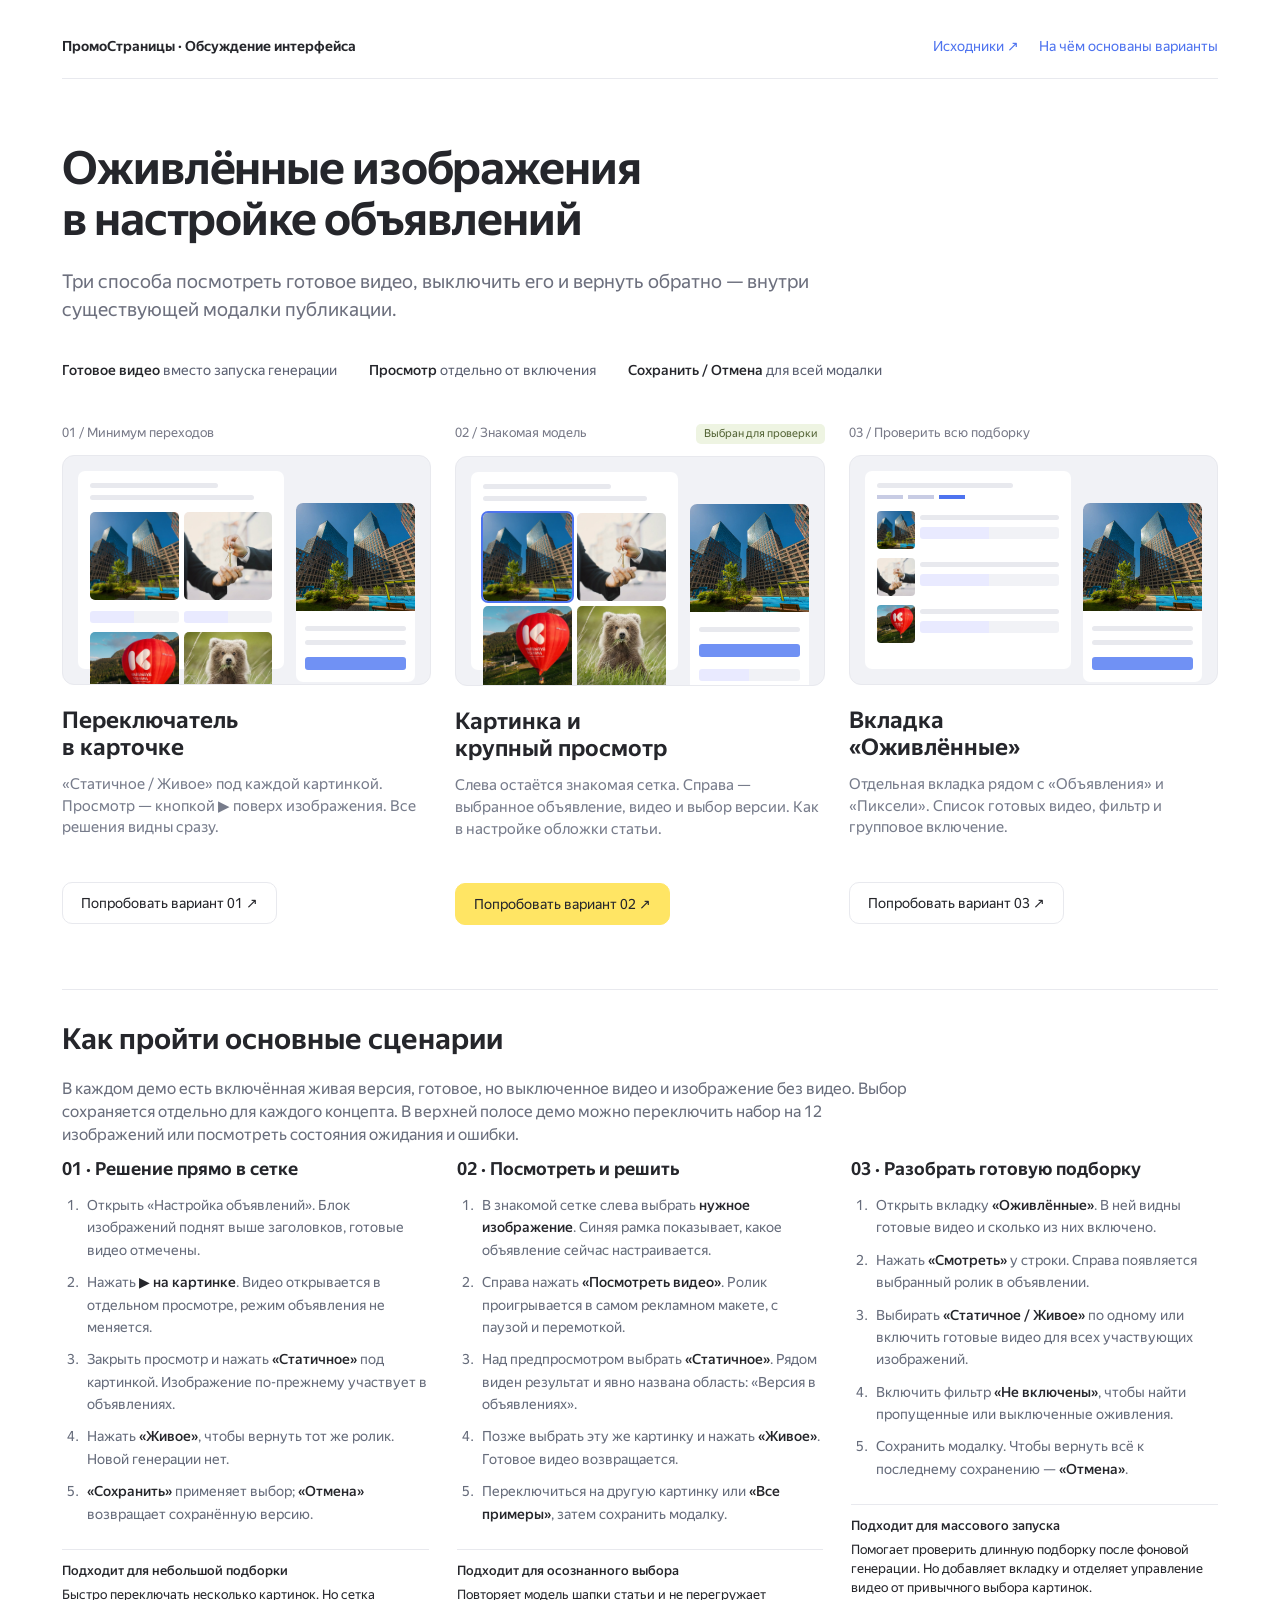
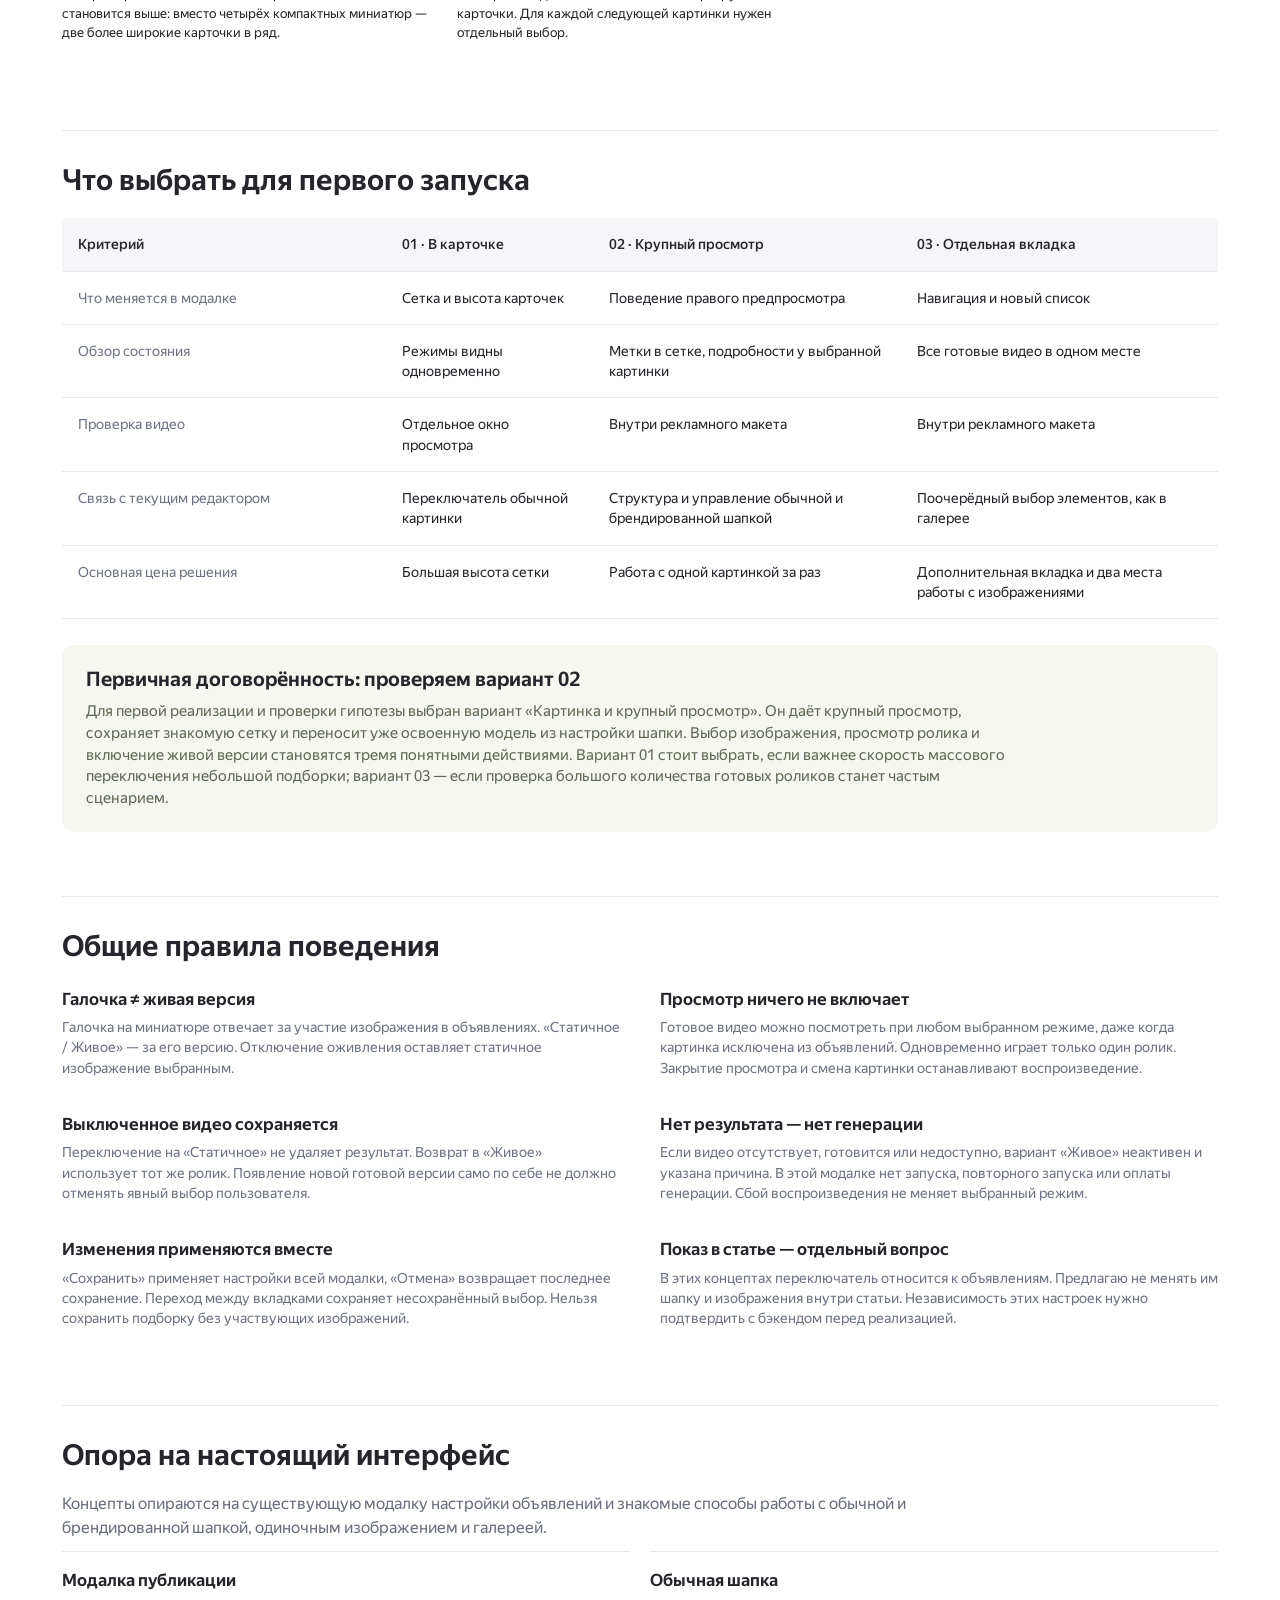
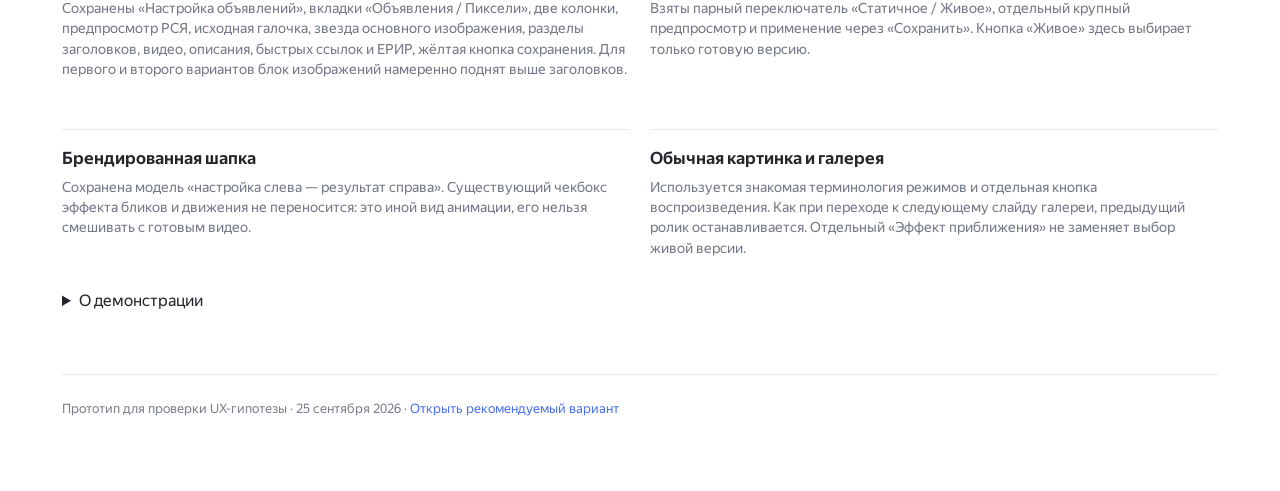
==== index.html @ b2b8bb06 "Publish interactive animation concepts and selected UX hypothesis" ====
<!doctype html>
<html lang="ru"><head><meta charset="utf-8"><meta name="viewport" content="width=device-width,initial-scale=1"><title>Оживлённые изображения — три концепта для модалки публикации</title><link rel="stylesheet" href="style.css"></head>
<body class="index-page"><main class="index-wrap">
<header class="index-top"><strong>ПромоСтраницы · Обсуждение интерфейса</strong><nav class="links"><a href="https://github.com/UnidentifiedRaccoon/promopages-animation-concepts" target="_blank" rel="noreferrer">Исходники ↗</a><a href="#references">На чём основаны варианты</a></nav></header>
<section class="intro"><h1>Оживлённые изображения<br>в настройке объявлений</h1><p>Три способа посмотреть готовое видео, выключить его и вернуть обратно — внутри существующей модалки публикации.</p></section>
<div class="principle"><span><b>Готовое видео</b> вместо запуска генерации</span><span><b>Просмотр</b> отдельно от включения</span><span><b>Сохранить / Отмена</b> для всей модалки</span></div>
<section class="concepts" aria-label="Три концепта">
<article class="concept-choice"><div class="concept-number"><span>01 / Минимум переходов</span></div><a href="concept.html?variant=cards" aria-label="Открыть концепт 1 — Переключатель в карточке"><div class="miniature" aria-hidden="true"><div class="mini-left"><div class="mini-line" style="width:70%"></div><div class="mini-line" style="width:90%"></div><div class="mini-grid"><div><img src="assets/image-1.jpg" alt=""><div class="mini-seg"></div></div><div><img src="assets/image-2.jpg" alt=""><div class="mini-seg"></div></div><div><img src="assets/image-3.jpg" alt=""><div class="mini-seg"></div></div><div><img src="assets/bear.jpg" alt=""><div class="mini-seg"></div></div></div></div><div class="mini-right"><img src="assets/image-1.jpg" alt=""><div class="mini-line"></div><div class="mini-line"></div><div class="mini-btn"></div></div></div></a><h2>Переключатель<br>в карточке</h2><p>«Статичное / Живое» под каждой картинкой. Просмотр — кнопкой ▶ поверх изображения. Все решения видны сразу.</p><a class="button" href="concept.html?variant=cards">Попробовать вариант 01 ↗</a></article>
<article class="concept-choice"><div class="concept-number"><span>02 / Знакомая модель</span><span class="recommend">Выбран для проверки</span></div><a href="concept.html?variant=inspector" aria-label="Открыть концепт 2 — Картинка и крупный просмотр"><div class="miniature" aria-hidden="true"><div class="mini-left"><div class="mini-line" style="width:70%"></div><div class="mini-line" style="width:90%"></div><div class="mini-grid"><img style="outline:2px solid #4e73ef" src="assets/image-1.jpg" alt=""><img src="assets/image-2.jpg" alt=""><img src="assets/image-3.jpg" alt=""><img src="assets/bear.jpg" alt=""></div><div class="mini-line" style="margin-top:14px"></div><div class="mini-line" style="width:70%"></div></div><div class="mini-right"><img src="assets/image-1.jpg" alt=""><div class="mini-line"></div><div class="mini-btn"></div><div class="mini-seg" style="margin:12px 9px"></div></div></div></a><h2>Картинка и<br>крупный просмотр</h2><p>Слева остаётся знакомая сетка. Справа — выбранное объявление, видео и выбор версии. Как в настройке обложки статьи.</p><a class="button accent" href="concept.html?variant=inspector">Попробовать вариант 02 ↗</a></article>
<article class="concept-choice"><div class="concept-number"><span>03 / Проверить всю подборку</span></div><a href="concept.html?variant=review" aria-label="Открыть концепт 3 — Вкладка Оживлённые"><div class="miniature" aria-hidden="true"><div class="mini-left"><div class="mini-line" style="width:75%"></div><div class="mini-tabs"><span></span><span></span><span></span></div><div class="mini-row"><img src="assets/image-1.jpg" alt=""><div><div class="mini-line"></div><div class="mini-seg"></div></div></div><div class="mini-row"><img src="assets/image-2.jpg" alt=""><div><div class="mini-line"></div><div class="mini-seg"></div></div></div><div class="mini-row"><img src="assets/image-3.jpg" alt=""><div><div class="mini-line"></div><div class="mini-seg"></div></div></div></div><div class="mini-right"><img src="assets/image-1.jpg" alt=""><div class="mini-line"></div><div class="mini-line"></div><div class="mini-btn"></div></div></div></a><h2>Вкладка<br>«Оживлённые»</h2><p>Отдельная вкладка рядом с «Объявления» и «Пиксели». Список готовых видео, фильтр и групповое включение.</p><a class="button" href="concept.html?variant=review">Попробовать вариант 03 ↗</a></article>
</section>
<section class="content-section"><h2>Как пройти основные сценарии</h2><p>В каждом демо есть включённая живая версия, готовое, но выключенное видео и изображение без видео. Выбор сохраняется отдельно для каждого концепта. В верхней полосе демо можно переключить набор на 12 изображений или посмотреть состояния ожидания и ошибки.</p>
<div class="journeys">
<article class="journey"><h3>01 · Решение прямо в сетке</h3><ol><li>Открыть «Настройка объявлений». Блок изображений поднят выше заголовков, готовые видео отмечены.</li><li>Нажать <b>▶ на картинке</b>. Видео открывается в отдельном просмотре, режим объявления не меняется.</li><li>Закрыть просмотр и нажать <b>«Статичное»</b> под картинкой. Изображение по-прежнему участвует в объявлениях.</li><li>Нажать <b>«Живое»</b>, чтобы вернуть тот же ролик. Новой генерации нет.</li><li><b>«Сохранить»</b> применяет выбор; <b>«Отмена»</b> возвращает сохранённую версию.</li></ol><p class="tradeoff"><b>Подходит для небольшой подборки</b>Быстро переключать несколько картинок. Но сетка становится выше: вместо четырёх компактных миниатюр — две более широкие карточки в ряд.</p></article>
<article class="journey"><h3>02 · Посмотреть и решить</h3><ol><li>В знакомой сетке слева выбрать <b>нужное изображение</b>. Синяя рамка показывает, какое объявление сейчас настраивается.</li><li>Справа нажать <b>«Посмотреть видео»</b>. Ролик проигрывается в самом рекламном макете, с паузой и перемоткой.</li><li>Над предпросмотром выбрать <b>«Статичное»</b>. Рядом виден результат и явно названа область: «Версия в объявлениях».</li><li>Позже выбрать эту же картинку и нажать <b>«Живое»</b>. Готовое видео возвращается.</li><li>Переключиться на другую картинку или <b>«Все примеры»</b>, затем сохранить модалку.</li></ol><p class="tradeoff"><b>Подходит для осознанного выбора</b>Повторяет модель шапки статьи и не перегружает карточки. Для каждой следующей картинки нужен отдельный выбор.</p></article>
<article class="journey"><h3>03 · Разобрать готовую подборку</h3><ol><li>Открыть вкладку <b>«Оживлённые»</b>. В ней видны готовые видео и сколько из них включено.</li><li>Нажать <b>«Смотреть»</b> у строки. Справа появляется выбранный ролик в объявлении.</li><li>Выбирать <b>«Статичное / Живое»</b> по одному или включить готовые видео для всех участвующих изображений.</li><li>Включить фильтр <b>«Не включены»</b>, чтобы найти пропущенные или выключенные оживления.</li><li>Сохранить модалку. Чтобы вернуть всё к последнему сохранению — <b>«Отмена»</b>.</li></ol><p class="tradeoff"><b>Подходит для массового запуска</b>Помогает проверить длинную подборку после фоновой генерации. Но добавляет вкладку и отделяет управление видео от привычного выбора картинок.</p></article>
</div></section>
<section class="content-section"><h2>Что выбрать для первого запуска</h2><div class="comparison"><table><thead><tr><th>Критерий</th><th>01 · В карточке</th><th>02 · Крупный просмотр</th><th>03 · Отдельная вкладка</th></tr></thead><tbody><tr><td>Что меняется в модалке</td><td>Сетка и высота карточек</td><td>Поведение правого предпросмотра</td><td>Навигация и новый список</td></tr><tr><td>Обзор состояния</td><td>Режимы видны одновременно</td><td>Метки в сетке, подробности у выбранной картинки</td><td>Все готовые видео в одном месте</td></tr><tr><td>Проверка видео</td><td>Отдельное окно просмотра</td><td>Внутри рекламного макета</td><td>Внутри рекламного макета</td></tr><tr><td>Связь с текущим редактором</td><td>Переключатель обычной картинки</td><td>Структура и управление обычной и брендированной шапкой</td><td>Поочерёдный выбор элементов, как в галерее</td></tr><tr><td>Основная цена решения</td><td>Большая высота сетки</td><td>Работа с одной картинкой за раз</td><td>Дополнительная вкладка и два места работы с изображениями</td></tr></tbody></table></div><div class="recommendation"><h3>Первичная договорённость: проверяем вариант 02</h3><p>Для первой реализации и проверки гипотезы выбран вариант «Картинка и крупный просмотр». Он даёт крупный просмотр, сохраняет знакомую сетку и переносит уже освоенную модель из настройки шапки. Выбор изображения, просмотр ролика и включение живой версии становятся тремя понятными действиями. Вариант 01 стоит выбрать, если важнее скорость массового переключения небольшой подборки; вариант 03 — если проверка большого количества готовых роликов станет частым сценарием.</p></div></section>
<section class="content-section"><h2>Общие правила поведения</h2><div class="rules">
<article><h3>Галочка ≠ живая версия</h3><p>Галочка на миниатюре отвечает за участие изображения в объявлениях. «Статичное / Живое» — за его версию. Отключение оживления оставляет статичное изображение выбранным.</p></article>
<article><h3>Просмотр ничего не включает</h3><p>Готовое видео можно посмотреть при любом выбранном режиме, даже когда картинка исключена из объявлений. Одновременно играет только один ролик. Закрытие просмотра и смена картинки останавливают воспроизведение.</p></article>
<article><h3>Выключенное видео сохраняется</h3><p>Переключение на «Статичное» не удаляет результат. Возврат в «Живое» использует тот же ролик. Появление новой готовой версии само по себе не должно отменять явный выбор пользователя.</p></article>
<article><h3>Нет результата — нет генерации</h3><p>Если видео отсутствует, готовится или недоступно, вариант «Живое» неактивен и указана причина. В этой модалке нет запуска, повторного запуска или оплаты генерации. Сбой воспроизведения не меняет выбранный режим.</p></article>
<article><h3>Изменения применяются вместе</h3><p>«Сохранить» применяет настройки всей модалки, «Отмена» возвращает последнее сохранение. Переход между вкладками сохраняет несохранённый выбор. Нельзя сохранить подборку без участвующих изображений.</p></article>
<article><h3>Показ в статье — отдельный вопрос</h3><p>В этих концептах переключатель относится к объявлениям. Предлагаю не менять им шапку и изображения внутри статьи. Независимость этих настроек нужно подтвердить с бэкендом перед реализацией.</p></article>
</div></section>
<section class="content-section" id="references"><h2>Опора на настоящий интерфейс</h2><p>Концепты опираются на существующую модалку настройки объявлений и знакомые способы работы с обычной и брендированной шапкой, одиночным изображением и галереей.</p>
<div class="reference-grid"><article><h3>Модалка публикации</h3><p>Сохранены «Настройка объявлений», вкладки «Объявления / Пиксели», две колонки, предпросмотр РСЯ, исходная галочка, звезда основного изображения, разделы заголовков, видео, описания, быстрых ссылок и ЕРИР, жёлтая кнопка сохранения. Для первого и второго вариантов блок изображений намеренно поднят выше заголовков.</p></article><article><h3>Обычная шапка</h3><p>Взяты парный переключатель «Статичное / Живое», отдельный крупный предпросмотр и применение через «Сохранить». Кнопка «Живое» здесь выбирает только готовую версию.</p></article><article><h3>Брендированная шапка</h3><p>Сохранена модель «настройка слева — результат справа». Существующий чекбокс эффекта бликов и движения не переносится: это иной вид анимации, его нельзя смешивать с готовым видео.</p></article><article><h3>Обычная картинка и галерея</h3><p>Используется знакомая терминология режимов и отдельная кнопка воспроизведения. Как при переходе к следующему слайду галереи, предыдущий ролик останавливается. Отдельный «Эффект приближения» не заменяет выбор живой версии.</p></article></div>
<details class="references-details"><summary>О демонстрации</summary><p>Это интерактивный HTML-прототип предлагаемого поведения. Видеопримеры уже подготовлены; кнопки запуска новой генерации нет.</p><p>Работают переключение версий, участие изображения в объявлениях, просмотр видео, сохранение и отмена, восстановление карточки, добавление локальных изображений, сценарии готовности и фильтр третьего варианта. Настройки сохраняются только в этом браузере.</p><p>Первичная договорённость — проверить вариант 02. Два других варианта оставлены для сравнения. Связь настроек объявлений с изображениями внутри статьи требует отдельного решения перед внедрением.</p></details>
</section><footer class="footer-note">Прототип для проверки UX-гипотезы · 25 сентября 2026 · <a href="concept.html?variant=inspector">Открыть рекомендуемый вариант</a></footer>
</main></body></html>
---- style.css ----
@font-face{font-family:YS;src:url('assets/text-regular.woff2')}@font-face{font-family:YS;src:url('assets/text-medium.woff2');font-weight:500}@font-face{font-family:YS;src:url('assets/text-bold.woff2');font-weight:700}
:root{--ink:#25262b;--muted:#787a88;--line:#e8e9ee;--soft:#f4f4f7;--blue:#4e73ef;--yellow:#ffe564;--r:12px}*{box-sizing:border-box}body{margin:0;color:var(--ink);font:16px/1.45 YS,Arial,sans-serif}button,input,select,textarea{font:inherit;color:inherit}button,a,input,select{touch-action:manipulation}button{cursor:pointer}button:disabled{cursor:default;opacity:.42}button:focus-visible,a:focus-visible,select:focus-visible,input:focus-visible{outline:3px solid #7090ff;outline-offset:3px}a{color:var(--blue);text-decoration:none}a:hover{text-decoration:underline}button{border:0}p{margin:0 0 12px}h1,h2,h3,h4{line-height:1.2;margin:0}h1{font-size:28px;font-weight:700}h2{font-size:22px}h3{font-size:18px}h4{font-size:16px}small,.small{font-size:13px}.muted{color:var(--muted)}.button{background:#fff;border:1px solid var(--line);border-radius:10px;padding:10px 18px;font-size:14px;line-height:20px;white-space:nowrap}.button:hover{background:#f5f5f8}.button.accent{background:var(--yellow);border-color:var(--yellow)}.button.accent:hover{background:#ffdc3d}.button.compact{padding:6px 12px}.button.soft{background:var(--soft);border-color:var(--soft)}.quiet{padding:5px 0;background:none;color:var(--blue);font-size:13px}.icon-btn{display:grid;place-items:center;width:32px;height:32px;border-radius:50%;background:var(--soft);font-size:24px;line-height:1}.row{display:flex;gap:12px;align-items:center}.spread{justify-content:space-between}.stack{display:flex;flex-direction:column;gap:8px}.prototype-page{background:#eff0f5;min-height:100vh}.demo-toolbar{max-width:1380px;margin:auto;padding:18px 28px;display:flex;gap:20px;align-items:center;font-size:13px}.demo-toolbar strong{flex:1;font-size:15px}.demo-toolbar label{display:flex;align-items:center;gap:8px;color:var(--muted)}select{background:white;border:1px solid var(--line);padding:8px 28px 8px 10px;border-radius:8px;font-size:13px}.modal{max-width:1302px;margin:0 auto;border-radius:16px;background:#fff;box-shadow:0 12px 40px #33395616;overflow:hidden;position:relative}.modal-header{padding:28px 32px 0;border-bottom:1px solid var(--line);position:relative}.modal-header>.icon-btn{position:absolute;right:24px;top:24px}.modal-header h1{padding-right:45px;margin-bottom:16px}.tabs{display:flex;gap:24px;align-items:center;overflow-x:auto}.tab{padding:11px 0 14px;background:none;white-space:nowrap;font-size:15px;color:var(--muted);border-bottom:3px solid transparent}.tab.active{color:var(--ink);border-color:var(--ink);font-weight:500}.count{font-size:11px;margin-left:5px;border-radius:5px;background:#eeeef3;padding:2px 5px}.modal-content{padding:28px 32px;min-height:600px}.columns{display:grid;grid-template-columns:minmax(0,1fr) minmax(0,1fr);gap:36px}.form-side{min-width:0}.preview-side{min-width:0;align-self:start;position:sticky;top:20px}.section{padding-bottom:24px;margin-bottom:24px;border-bottom:1px solid var(--line)}.section:last-child{border-bottom:0;margin-bottom:0}.section>h3{margin-bottom:8px}.section-description{font-size:14px;line-height:1.45;color:var(--muted);margin-bottom:16px}.section-description a{color:var(--blue)}.section-title{margin-bottom:8px;display:flex;justify-content:space-between;align-items:center;gap:12px}.section-title .quiet{white-space:nowrap}.upload{border:1px dashed #dbdce4;border-radius:12px;padding:15px 16px;display:flex;align-items:center;justify-content:space-between;gap:12px;font-size:13px;color:var(--muted);margin-bottom:16px}.upload .button{font-size:13px;padding:6px 12px}.images-grid{display:grid;grid-template-columns:repeat(4,minmax(0,1fr));gap:8px}.images-grid.with-modes{grid-template-columns:repeat(2,minmax(0,1fr));gap:16px 12px}.media-card{min-width:0}.thumb{aspect-ratio:1;position:relative;border-radius:12px;overflow:hidden;background:#efeff3;border:1px solid #0000001f}.thumb img{width:100%;height:100%;object-fit:cover;display:block}.thumb.selected{outline:3px solid var(--blue);outline-offset:2px}.thumb.is-off img{opacity:.45}.thumb-picker{position:absolute;inset:0;width:100%;height:100%;background:none;border-radius:10px}.circle{position:absolute;display:grid;place-items:center;background:#fff;width:28px;height:28px;border-radius:50%;font-size:17px;box-shadow:0 1px 3px #0002}.use-image{top:8px;left:8px;z-index:2}.use-image[aria-pressed=true]{color:#202126}.remove{top:8px;right:8px;font-size:20px;z-index:2}.brand-star{bottom:8px;right:8px;background:var(--yellow);font-size:16px;z-index:2}.media-badge{position:absolute;bottom:8px;left:8px;max-width:calc(100% - 44px);padding:3px 7px;background:#fffef3f0;border-radius:6px;font-size:11px;white-space:nowrap}.play-round{position:absolute;left:50%;top:50%;transform:translate(-50%,-50%);width:42px;height:42px;border-radius:50%;background:#fffc;display:grid;place-items:center;box-shadow:0 2px 12px #0002;z-index:2}.play-round svg{width:19px;height:19px;fill:#262830}.card-name{font-size:13px;margin:9px 0 6px;white-space:nowrap;overflow:hidden;text-overflow:ellipsis}.card-status{font-size:12px;color:var(--muted);min-height:20px}.mode{display:flex;border-radius:8px;background:#f0f0f4;padding:3px;gap:2px;max-width:100%}.mode button{background:none;border-radius:6px;font-size:12px;padding:5px 8px;flex:1;white-space:nowrap}.mode button[aria-checked=true]{background:white;box-shadow:0 1px 4px #00000014;font-weight:500}.mode button.live[aria-checked=true]{background:#e8ebff;color:#3d56b2}.summary-line{margin:14px 0 0;font-size:13px;color:var(--muted)}.info{display:flex;align-items:flex-start;gap:10px;background:#f4f6ff;border-radius:10px;padding:12px 14px;font-size:13px;color:#515b7d;margin:0 0 18px}.info>span:first-child{color:var(--blue)}.tiny-state{font-size:12px;color:#8c6c2e}.title-fields{display:flex;flex-direction:column;gap:8px}.title-field{display:flex;gap:8px;align-items:center}.title-field input{width:100%;min-width:0;border:1px solid var(--line);border-radius:10px;padding:9px 12px;font-size:14px}.title-field .star{color:#836d00;background:#fff0a0;border-radius:50%;height:30px;width:30px;flex-shrink:0;text-align:center;line-height:30px}.disclosure{background:none;display:flex;width:100%;justify-content:space-between;align-items:center;padding:0;text-align:left}.disclosure h3{font-size:18px}.disclosure .muted{font-size:13px;font-weight:400}.lower-block{padding:18px 0;border-bottom:1px solid var(--line)}.lower-block summary{cursor:pointer;font-size:16px;font-weight:500}.lower-block p,.lower-block label{font-size:13px;color:var(--muted);margin:14px 0}.lower-block textarea{width:100%;min-height:75px;border:1px solid var(--line);padding:10px;border-radius:10px;font-size:14px;resize:vertical}.mini-video{margin-top:14px;display:flex;align-items:center;gap:16px}.add-video{width:105px;height:105px;border-radius:12px;background:var(--soft);display:flex;flex-direction:column;align-items:center;justify-content:center;gap:4px;font-size:13px}.add-video b{font-weight:400;font-size:24px}.preview-heading{font-size:20px;margin-bottom:16px}.preview-board{background:#f1f2f7;padding:18px;border-radius:14px}.banner-grid{display:grid;grid-template-columns:1fr 1fr;gap:14px}.banner{background:white;overflow:hidden;border-radius:10px;min-width:0}.banner-media{aspect-ratio:1.23;position:relative;background:#eee}.banner-media img{width:100%;height:100%;object-fit:cover;display:block}.ad-mark{position:absolute;top:8px;left:9px;color:white;text-shadow:0 1px 4px #0008;font-size:9px;letter-spacing:.6px}.dots{position:absolute;right:10px;top:5px;color:white;font-size:20px}.banner-copy{padding:13px}.brand-line{font-size:12px;display:flex;align-items:center;gap:5px;margin-bottom:6px}.brand-dot{width:13px;height:13px;background:linear-gradient(120deg,#aa62ef,#465be5);border-radius:50%}.banner h4{font-size:18px;line-height:1.15;margin-bottom:8px}.banner p{font-size:13px;color:#646773;line-height:1.35;margin-bottom:13px}.banner-cta{display:block;background:var(--blue);border-radius:7px;padding:9px;color:white;font-size:13px;text-align:center}.banner-type{font-size:12px;color:var(--muted);text-align:center;margin-top:10px}.inspector-title{margin-bottom:15px;display:flex;gap:8px;align-items:center;justify-content:space-between}.inspector-title strong{font-size:15px}.inspector-ad{max-width:385px;margin:auto}.inspector-ad .banner-media{aspect-ratio:1.5}.inspector-ad .banner h4{font-size:21px}.control-panel{margin-top:16px;background:white;border-radius:10px;padding:16px}.control-panel>label{display:block;font-size:14px;font-weight:500;margin-bottom:8px}.control-panel .mode{max-width:270px}.control-panel p{font-size:12px;color:var(--muted);margin:8px 0 0}.inline-preview{width:100%;height:100%;object-fit:cover;background:#15161c}.watch-button{width:100%;margin-top:12px}.selected-note{font-size:13px;color:var(--muted);margin:12px 0 0}.empty-preview{padding:60px 20px;text-align:center;color:var(--muted);font-size:14px}.review-head{margin-bottom:22px}.review-head h3{margin-bottom:8px}.review-tools{display:flex;gap:10px;align-items:center;margin:16px 0;font-size:13px}.review-tools button{white-space:nowrap}.review-tools label{margin-left:auto}.review-row{padding:14px 0;border-bottom:1px solid var(--line);display:grid;grid-template-columns:76px minmax(0,1fr);gap:14px}.review-row.active{background:#f7f8ff;box-shadow:0 0 0 8px #f7f8ff;border-radius:6px}.review-row .thumb{border-radius:9px}.review-row h4{font-size:14px;margin-bottom:4px}.review-row .mode{max-width:228px;margin-top:8px}.review-row .row{gap:10px}.review-row .quiet{font-size:12px}.review-row .play-round{height:30px;width:30px}.review-row .media-badge,.review-row .remove,.review-row .brand-star{display:none}.review-empty{padding:40px 22px;border:1px dashed #dfe2ec;border-radius:12px;text-align:center;font-size:14px;color:var(--muted)}.review-empty h3{color:var(--ink);margin:0 0 8px}.modal-footer{display:flex;align-items:center;justify-content:flex-end;gap:10px;padding:18px 32px;border-top:1px solid var(--line);background:#fff;position:sticky;bottom:0;z-index:5}.modal-footer span{margin-right:auto;font-size:13px;color:var(--muted)}.modal-footer span.dirty{color:#a67720}.demo-note{font-size:12px;color:var(--muted);max-width:1302px;margin:14px auto 26px;padding:0 10px}.video-dialog{padding:22px;border:0;border-radius:18px;max-width:820px;width:calc(100vw - 40px);box-shadow:0 20px 80px #0004}.video-dialog::backdrop{background:#262c42aa}.video-dialog header{display:flex;gap:15px;justify-content:space-between;margin-bottom:15px}.video-dialog h2{font-size:20px;margin-bottom:5px}.video-dialog p{font-size:13px;color:var(--muted)}.video-dialog video{width:100%;max-height:65vh;background:#111;border-radius:10px}.video-dialog>p{margin:12px 0 0}.toast{position:fixed;bottom:25px;left:50%;transform:translateX(-50%);max-width:90vw;background:#292d3b;color:white;padding:12px 18px;border-radius:12px;box-shadow:0 4px 20px #0002;z-index:100;font-size:14px}.pixels{max-width:600px;padding:25px 0}.pixels input{width:100%;border:1px solid var(--line);border-radius:10px;padding:12px;margin:8px 0 20px}.pixels p{color:var(--muted);font-size:14px}
.index-page{background:#fff}.index-wrap{max-width:1220px;margin:auto;padding:36px 32px 72px}.index-top{display:flex;justify-content:space-between;align-items:center;border-bottom:1px solid var(--line);padding-bottom:22px;font-size:14px}.index-top .links{display:flex;gap:20px}.intro{padding:64px 0 36px;max-width:880px}.intro h1{font-size:46px;line-height:1.1;letter-spacing:-1.1px;max-width:780px}.intro>p{font-size:19px;color:#6d707e;margin:24px 0 0;max-width:810px}.principle{font-size:14px;margin-bottom:44px;display:flex;gap:32px;flex-wrap:wrap;color:#5b6071}.principle b{color:var(--ink);font-weight:500}.concepts{display:grid;grid-template-columns:repeat(3,1fr);gap:24px}.concept-choice{min-width:0}.concept-number{font-size:13px;color:var(--muted);display:flex;justify-content:space-between;margin-bottom:12px}.recommend{color:#536335;background:#eef4e2;padding:2px 8px;border-radius:5px;font-size:11px}.miniature{height:230px;border-radius:12px;background:#f1f2f6;overflow:hidden;border:1px solid var(--line);padding:15px;display:flex;gap:12px}.mini-left{flex:1.3;min-width:0;background:white;border-radius:7px;padding:12px}.mini-right{flex:.85;background:white;border-radius:7px;overflow:hidden;align-self:start;margin-top:32px}.mini-line{height:5px;background:#e8e9ee;border-radius:3px;margin-bottom:7px}.mini-grid{display:grid;grid-template-columns:1fr 1fr;gap:5px;margin-top:12px}.mini-grid img{width:100%;aspect-ratio:1;object-fit:cover;border-radius:5px}.mini-seg{height:12px;background:linear-gradient(90deg,#e9eaff 50%,#f1f2f6 50%);border-radius:3px;margin:4px 0}.mini-right img{width:100%;aspect-ratio:1.1;object-fit:cover}.mini-right .mini-line{margin:9px;height:5px}.mini-btn{height:13px;margin:12px 9px;background:#7091f4;border-radius:3px}.mini-row{display:flex;gap:5px;margin-top:9px}.mini-row img{width:38px;height:38px;object-fit:cover;border-radius:4px}.mini-row>div{flex:1;padding-top:4px}.mini-tabs{display:flex;gap:5px;margin:7px 0 12px}.mini-tabs span{height:4px;width:26px;background:#c8cce4}.mini-tabs span:last-child{background:#4e73ef}.concept-choice h2{font-size:23px;margin:22px 0 12px}.concept-choice p{font-size:15px;color:#777c8b;min-height:90px;margin:0 0 18px}.concept-choice a.button{display:inline-block;color:var(--ink)}.concept-choice a.button:hover{text-decoration:none}.content-section{margin-top:64px;padding-top:32px;border-top:1px solid var(--line)}.content-section>h2{font-size:29px;margin-bottom:20px}.content-section>p{max-width:850px;font-size:16px;color:#696e7c}.journeys{display:grid;grid-template-columns:repeat(3,1fr);gap:28px}.journey h3{font-size:18px;margin-bottom:14px}.journey ol{padding-left:20px;font-size:14px;color:#666c7b;line-height:1.6}.journey li{padding:0 0 10px 5px}.journey b{color:var(--ink);font-weight:500}.journey .tradeoff{font-size:13px;padding:12px 0;border-top:1px solid var(--line)}.journey .tradeoff b{display:block;margin-bottom:5px}.comparison{overflow:auto}.comparison table{width:100%;border-collapse:collapse;font-size:14px;min-width:670px;text-align:left}.comparison th{font-weight:500;background:#f6f6f9}.comparison th,.comparison td{padding:16px;border-bottom:1px solid var(--line);vertical-align:top}.comparison td:first-child{color:#6d7383;width:28%}.recommendation{margin-top:26px;padding:22px 24px;background:#f5f7f0;border-radius:12px}.recommendation h3{font-size:20px;margin-bottom:10px}.recommendation p{font-size:15px;color:#5f6956;max-width:930px;margin:0}.rules{display:grid;grid-template-columns:1fr 1fr;gap:24px 40px;margin-top:25px}.rules h3{font-size:17px;margin-bottom:8px}.rules p{font-size:14px;color:#6d7383}.reference-grid{display:grid;grid-template-columns:1fr 1fr;gap:20px}.reference-grid article{padding:18px 0;border-top:1px solid var(--line)}.reference-grid h3{font-size:17px;margin-bottom:8px}.reference-grid p{font-size:14px;color:#747987}.references-details{font-size:13px;color:#727887;line-height:1.65}.references-details summary{cursor:pointer;color:var(--ink);font-size:16px;margin-bottom:15px}.references-details code{font-size:11px;word-break:break-word}.footer-note{border-top:1px solid var(--line);padding-top:25px;margin-top:45px;color:#7b808d;font-size:13px}
@media(min-width:1100px){.with-modes .thumb{aspect-ratio:1.3}}
@media(max-width:1000px){.demo-toolbar{flex-wrap:wrap;padding:15px 20px;gap:12px}.demo-toolbar strong{flex-basis:50%}.modal{border-radius:12px;margin:0 12px}.modal-header{padding:22px 22px 0}.modal-content{padding:24px 22px}.columns{gap:24px;grid-template-columns:minmax(0,1.15fr) minmax(0,1fr)}.images-grid{grid-template-columns:repeat(3,minmax(0,1fr))}.banner-grid{grid-template-columns:1fr}.banner-grid .banner:nth-child(n+2){display:none}.preview-board{padding:14px}.mode button{padding:5px 6px;font-size:11px}.upload{flex-direction:column;align-items:flex-start}.review-tools{flex-wrap:wrap}.review-tools label{margin-left:0}.index-wrap{padding:24px}.intro{padding-top:45px}.intro h1{font-size:38px}.concepts{gap:18px}.miniature{height:190px;padding:9px;gap:7px}.mini-left{padding:7px}.concept-choice h2{font-size:20px}.concept-choice p{min-height:110px}.concept-choice .button{font-size:13px;padding:8px 12px}.journeys{gap:20px}}
@media(max-width:680px){.demo-toolbar{font-size:12px}.demo-toolbar strong{order:-1;flex-basis:100%}.demo-toolbar label{margin-left:auto}.demo-toolbar>#reset{display:none}.modal{margin:0 8px}.modal-header{padding:20px 16px 0}.modal-header h1{font-size:23px}.modal-header>.icon-btn{right:14px;top:17px}.modal-content{padding:20px 16px}.columns{grid-template-columns:1fr;gap:24px}.preview-side{position:static}.images-grid{grid-template-columns:repeat(4,minmax(0,1fr))}.images-grid.with-modes{grid-template-columns:repeat(2,minmax(0,1fr))}.mode button{font-size:12px}.preview-board{padding:16px}.banner-grid{grid-template-columns:1fr 1fr}.banner-grid .banner:nth-child(2){display:block}.banner h4{font-size:16px}.banner-copy{padding:10px}.banner p{font-size:12px}.modal-footer{padding:14px 16px;flex-wrap:wrap}.modal-footer>span{flex-basis:100%;font-size:12px}.modal-footer>.button{flex:1}.inspector-ad{max-width:360px}.video-dialog{padding:16px}.video-dialog h2{font-size:17px}.index-wrap{padding:22px 20px 50px}.index-top{align-items:flex-start;gap:15px}.index-top .links{gap:8px;flex-direction:column;font-size:12px}.intro{padding:40px 0 28px}.intro h1{font-size:35px}.intro>p{font-size:17px}.principle{gap:12px;margin-bottom:28px;display:grid}.concepts{grid-template-columns:1fr;gap:32px}.miniature{height:240px;padding:18px;gap:18px}.mini-left{padding:13px}.mini-grid{grid-template-columns:repeat(2,1fr)}.mini-grid img{aspect-ratio:1.5}.mini-right{max-width:130px}.concept-choice h2{margin:16px 0 10px;font-size:23px}.concept-choice p{min-height:0;margin-bottom:15px}.journeys,.rules,.reference-grid{grid-template-columns:1fr}.content-section{margin-top:40px;padding-top:25px}.content-section>h2{font-size:26px}.journey .tradeoff{margin-bottom:12px}.recommendation{padding:18px}.circle{width:25px;height:25px}.use-image{left:5px;top:5px}.remove{top:5px;right:5px}.images-grid:not(.with-modes) .media-badge{font-size:9px;bottom:5px;left:4px}.images-grid:not(.with-modes) .brand-star{bottom:4px;right:4px;width:23px;height:23px}.images-grid:not(.with-modes) .remove{display:none}.tabs{gap:18px}.tab{font-size:14px}.review-row{grid-template-columns:70px minmax(0,1fr)}.review-row .row{flex-wrap:wrap}}
@media(prefers-reduced-motion:reduce){*{scroll-behavior:auto!important;transition:none!important}}
.prototype-page .modal{height:calc(100dvh - 128px);min-height:440px;display:flex;flex-direction:column}
.prototype-page .modal-header,.prototype-page .modal-footer{flex-shrink:0}
.prototype-page .modal-content{min-height:0;overflow:auto;flex:1}
.prototype-page .modal-footer{position:relative}
.prototype-page .preview-side{top:0}
.control-panel{margin:0 0 16px;display:grid;grid-template-columns:minmax(0,1fr) auto;gap:8px 12px}
.control-panel>label,.control-panel>p{grid-column:1/-1;margin:0}
.control-panel .mode{max-width:none}
.control-panel .watch-button{grid-column:2;grid-row:2;margin:0;padding:5px 10px;font-size:12px}
.inspector-ad{width:100%;max-width:330px}
@media(max-width:1000px){.control-panel{display:block}.control-panel>label{margin-bottom:8px}.control-panel>p{margin-top:8px}.control-panel .watch-button{margin-top:10px}.control-panel .mode{max-width:270px}}
@media(max-width:680px){.prototype-page .modal{height:calc(100dvh - 155px);min-height:420px}.prototype-page .demo-note{margin-bottom:12px}}
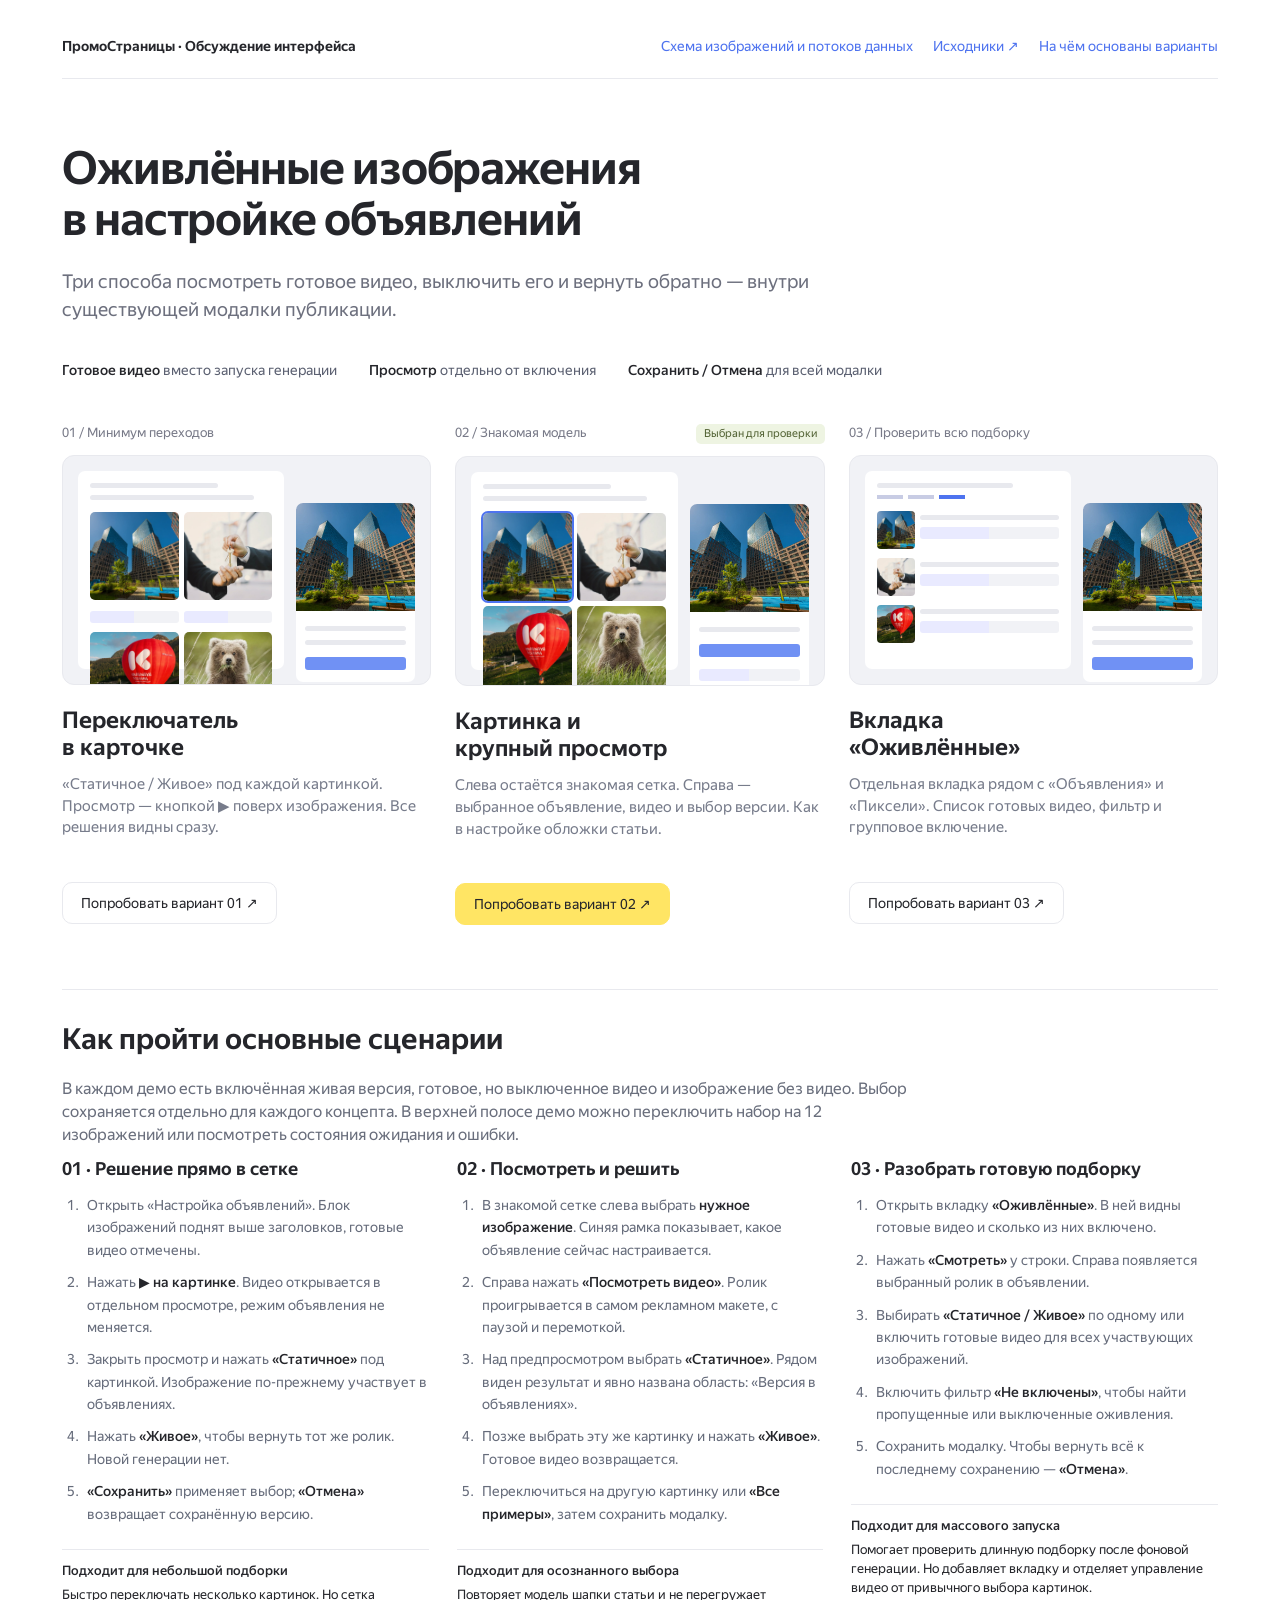
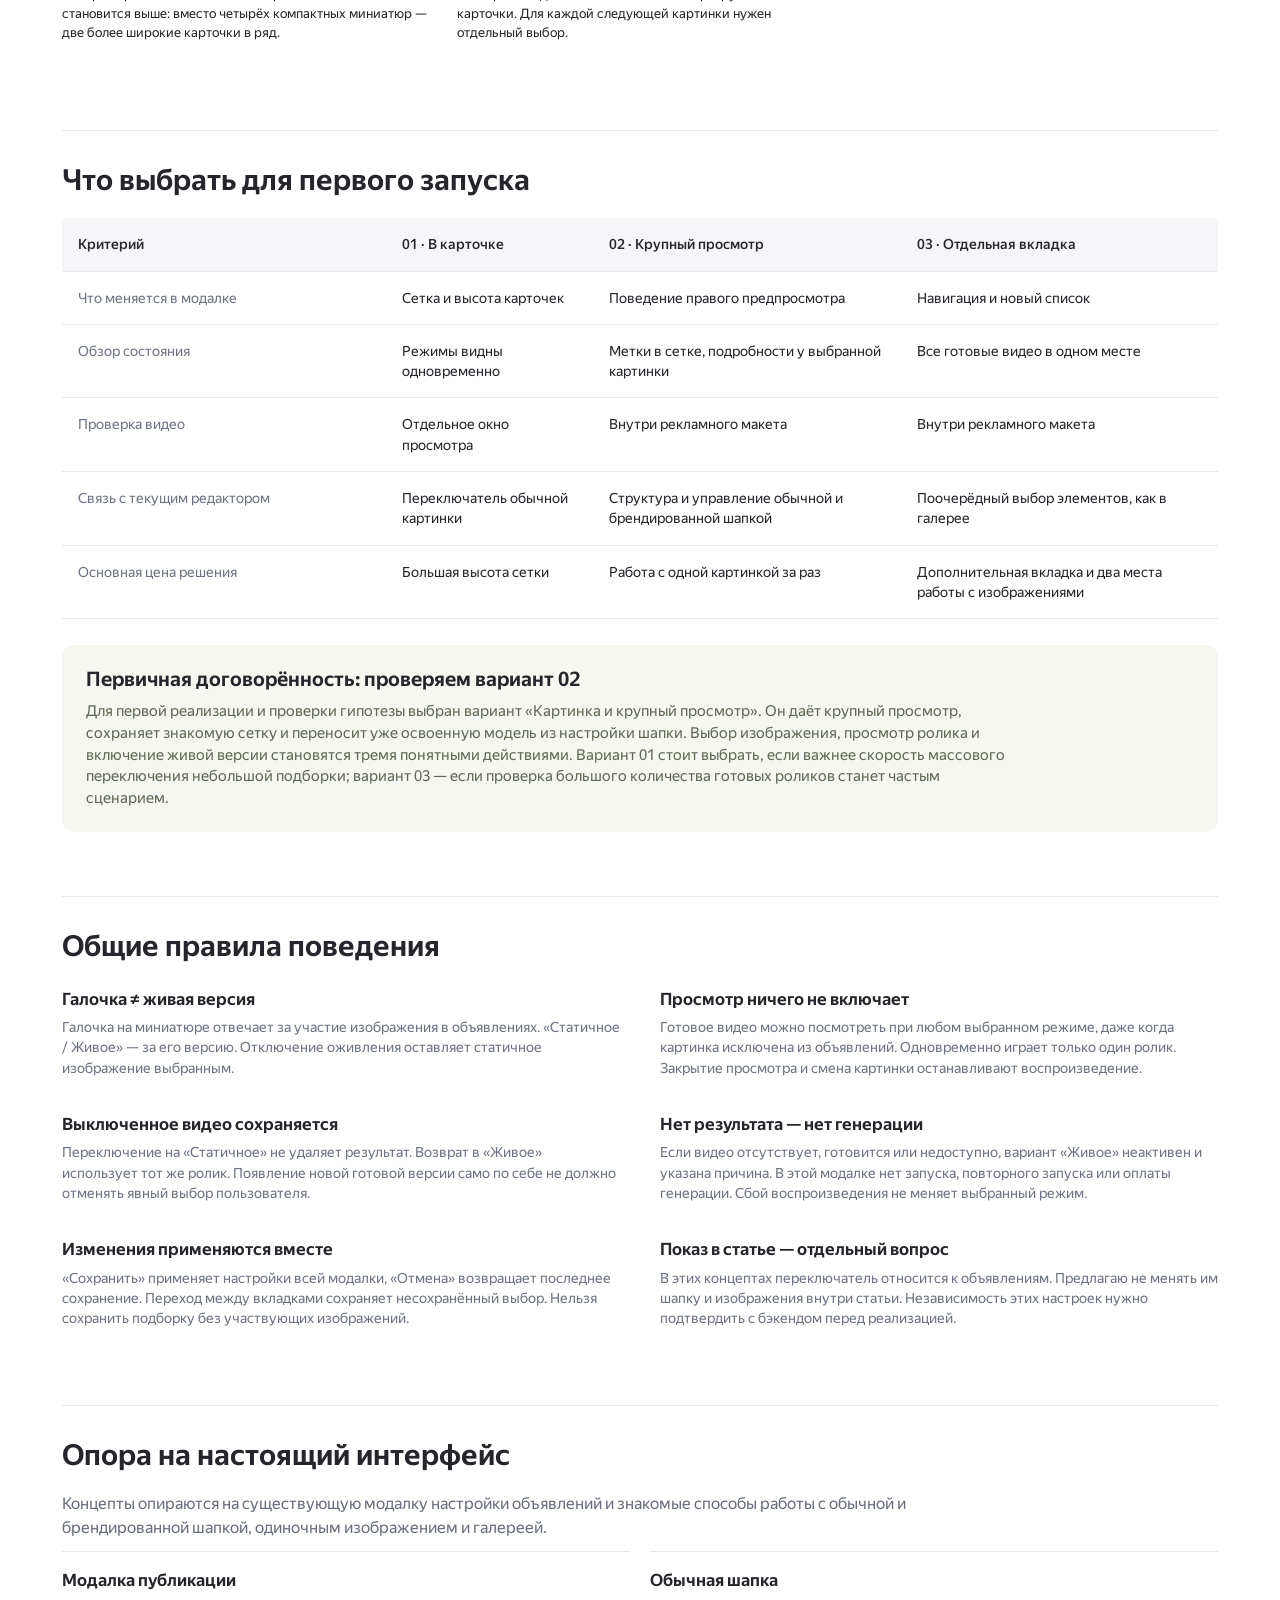
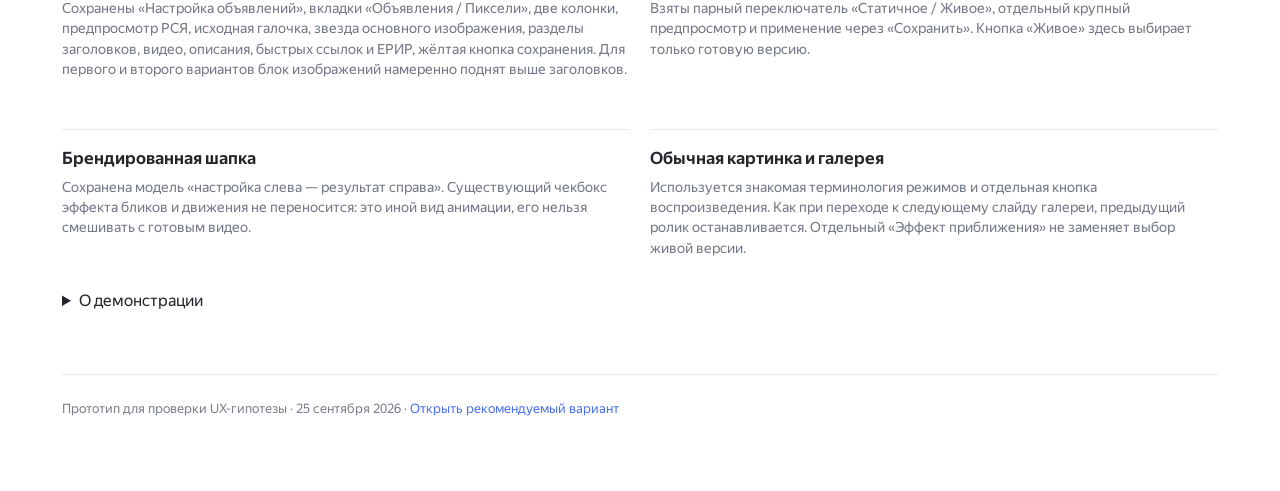
==== commit 0b494e49: "Add interactive publication image sets and data flow demo" ====
--- a/index.html
+++ b/index.html
@@ -1,7 +1,7 @@
 <!doctype html>
 <html lang="ru"><head><meta charset="utf-8"><meta name="viewport" content="width=device-width,initial-scale=1"><title>Оживлённые изображения — три концепта для модалки публикации</title><link rel="stylesheet" href="style.css"></head>
 <body class="index-page"><main class="index-wrap">
-<header class="index-top"><strong>ПромоСтраницы · Обсуждение интерфейса</strong><nav class="links"><a href="https://github.com/UnidentifiedRaccoon/promopages-animation-concepts" target="_blank" rel="noreferrer">Исходники ↗</a><a href="#references">На чём основаны варианты</a></nav></header>
+<header class="index-top"><strong>ПромоСтраницы · Обсуждение интерфейса</strong><nav class="links"><a href="publication-image-sets/">Схема изображений и потоков данных</a><a href="https://github.com/UnidentifiedRaccoon/promopages-animation-concepts" target="_blank" rel="noreferrer">Исходники ↗</a><a href="#references">На чём основаны варианты</a></nav></header>
 <section class="intro"><h1>Оживлённые изображения<br>в настройке объявлений</h1><p>Три способа посмотреть готовое видео, выключить его и вернуть обратно — внутри существующей модалки публикации.</p></section>
 <div class="principle"><span><b>Готовое видео</b> вместо запуска генерации</span><span><b>Просмотр</b> отдельно от включения</span><span><b>Сохранить / Отмена</b> для всей модалки</span></div>
 <section class="concepts" aria-label="Три концепта">
